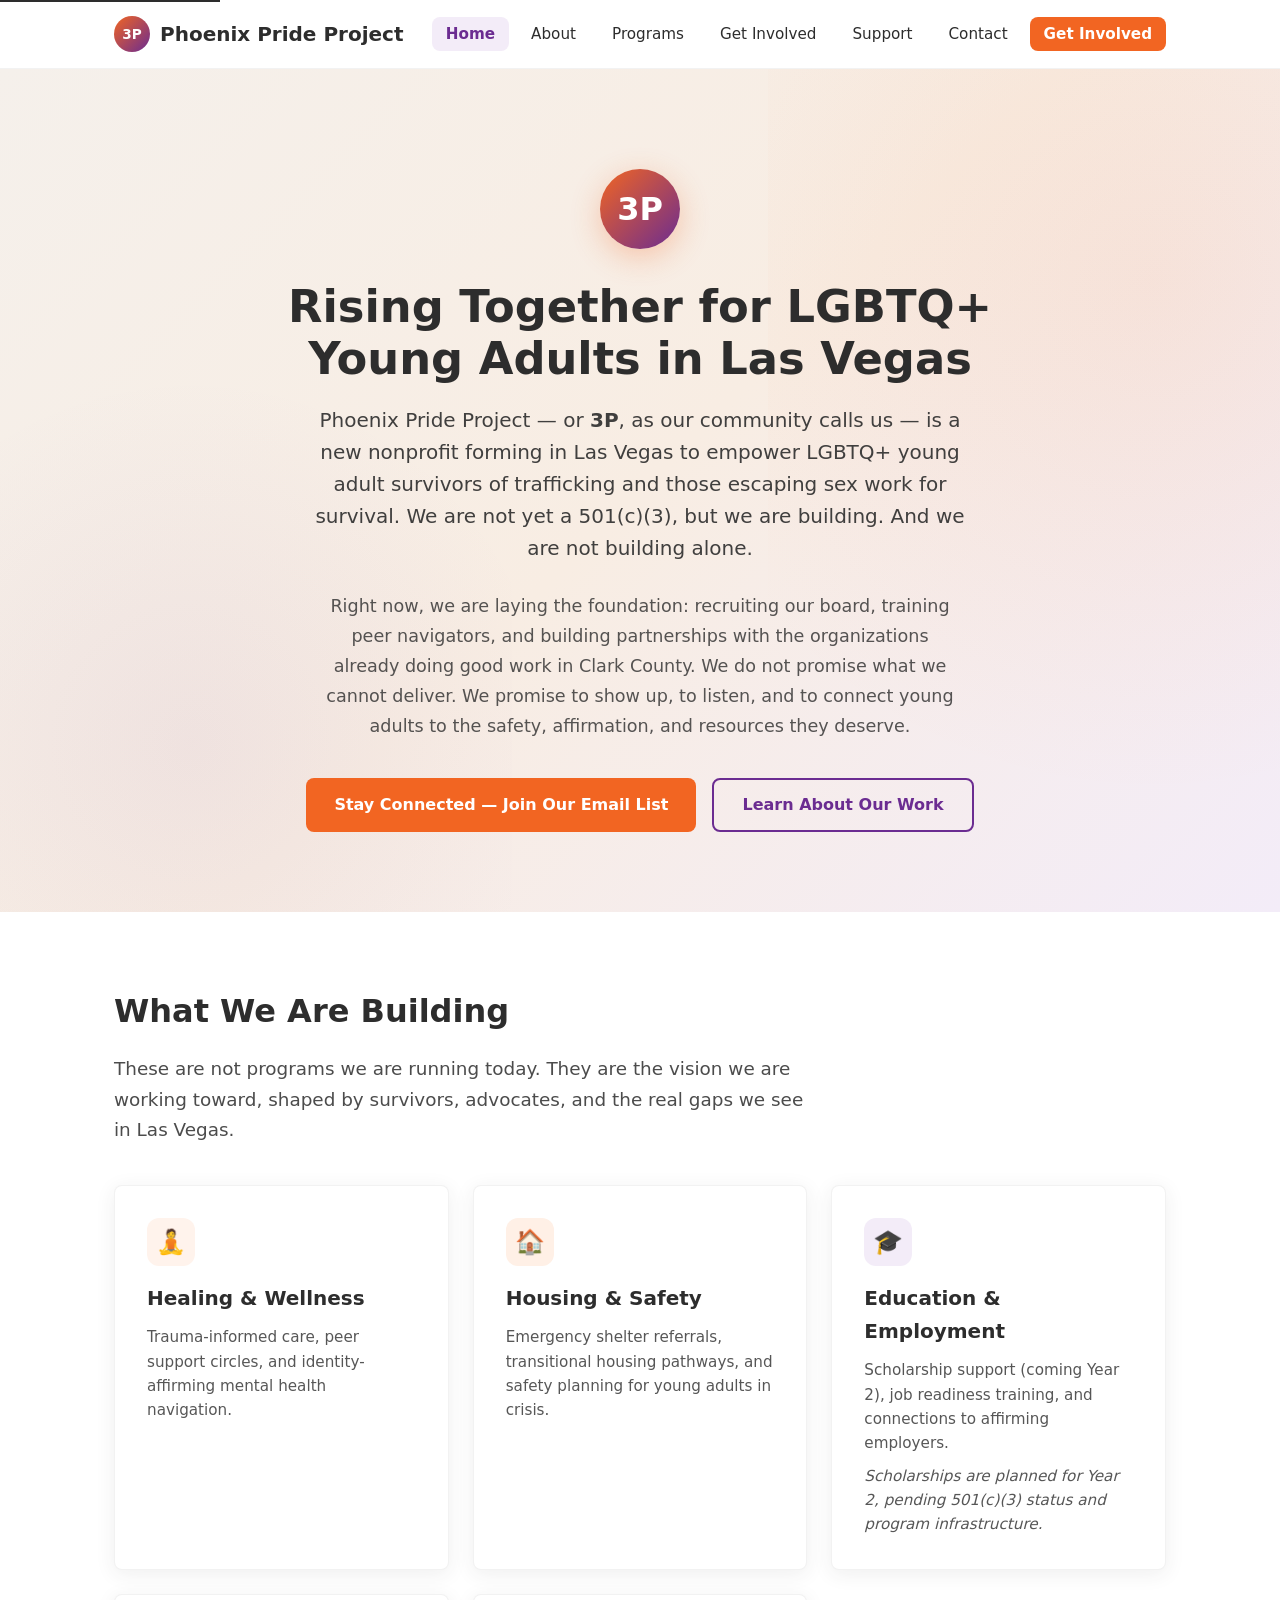
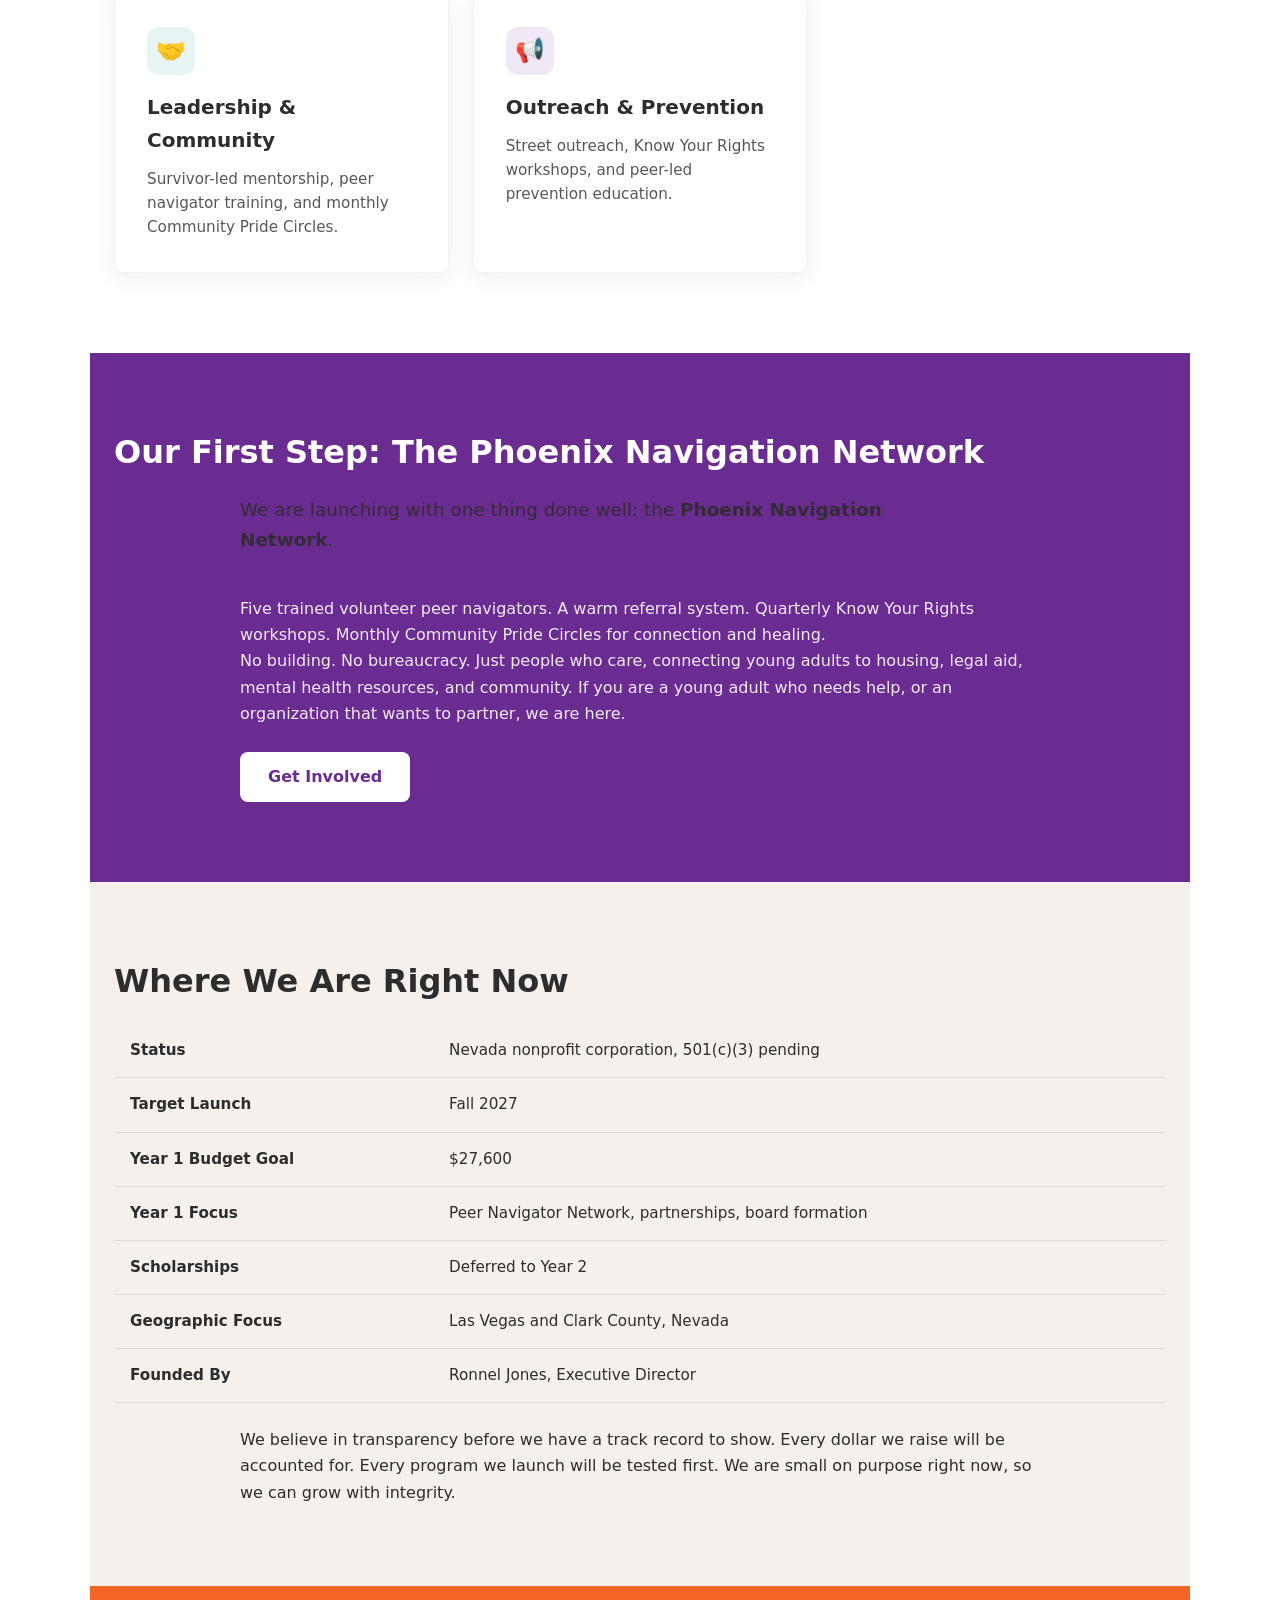
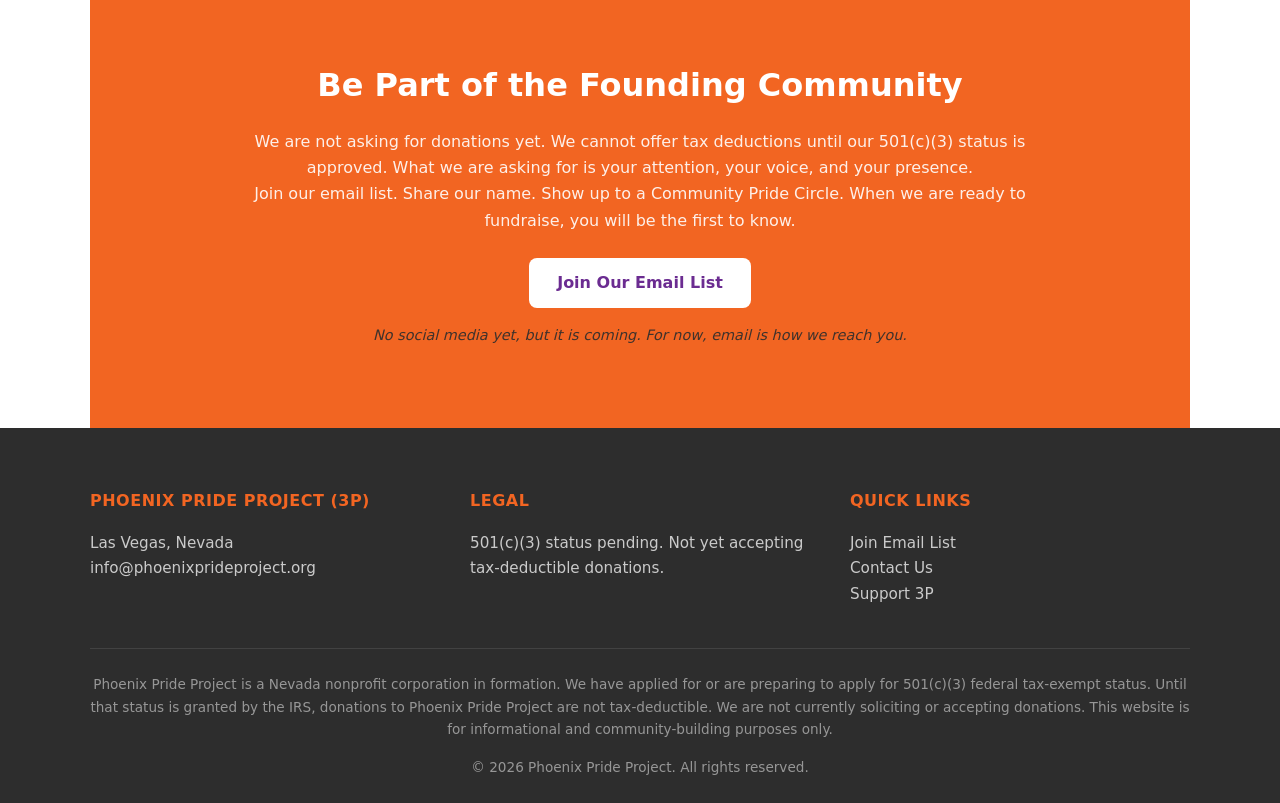
==== index.html @ 3a7351bf "Add files via upload" ====
<!DOCTYPE html>
<html lang="en">
<head>
  <meta charset="UTF-8">
  <meta name="viewport" content="width=device-width, initial-scale=1.0">
  <meta name="description" content="Phoenix Pride Project (3P) | Empowering LGBTQ+ Young Adult Survivors in Las Vegas">
  <title>Home — Phoenix Pride Project (3P)</title>
  <link rel="stylesheet" href="css/styles.css">
  <link rel="icon" href="data:image/svg+xml,%3Csvg xmlns='http://www.w3.org/2000/svg' viewBox='0 0 100 100'%3E%3Ccircle cx='50' cy='50' r='50' fill='%23F26522'/%3E%3Ctext x='50' y='65' font-size='50' text-anchor='middle' fill='white' font-family='Arial'%3E3P%3C/text%3E%3C/svg%3E">
</head>
<body>
  <a href="#main-content" class="skip-link">Skip to main content</a>
  <nav class="site-nav" role="navigation" aria-label="Main navigation">
    <div class="nav-container">
      <a href="index.html" class="nav-logo" aria-label="Phoenix Pride Project home">
        <span class="logo-mark" aria-hidden="true">3P</span>
        <span>Phoenix Pride Project</span>
      </a>
      <button class="menu-toggle" aria-expanded="false" aria-controls="nav-menu" aria-label="Toggle navigation menu">
        <svg viewBox="0 0 24 24" fill="none" stroke="currentColor" stroke-width="2" stroke-linecap="round" stroke-linejoin="round" aria-hidden="true"><line x1="3" y1="6" x2="21" y2="6"></line><line x1="3" y1="12" x2="21" y2="12"></line><line x1="3" y1="18" x2="21" y2="18"></line></svg>
        <span class="sr-only">Open menu</span>
      </button>
      <ul class="nav-links" id="nav-menu" role="menubar">
          <li><a href="index.html" aria-current="page">Home</a></li>
          <li><a href="about.html" >About</a></li>
          <li><a href="programs.html" >Programs</a></li>
          <li><a href="get-involved.html" >Get Involved</a></li>
          <li><a href="support.html" >Support</a></li>
          <li><a href="contact.html" >Contact</a></li>
          <li><a href="get-involved.html" class="nav-cta">Get Involved</a></li>
      </ul>
    </div>
  </nav>
  <main id="main-content">
    <section class="hero" aria-label="Introduction">
      <div class="hero-content">
        <div class="hero-logo" aria-hidden="true">3P</div>
        <h1>Rising Together for LGBTQ+ Young Adults in Las Vegas</h1>
        <p class="hero-subhead">Phoenix Pride Project — or <strong>3P</strong>, as our community calls us — is a new nonprofit forming in Las Vegas to empower LGBTQ+ young adult survivors of trafficking and those escaping sex work for survival. We are not yet a 501(c)(3), but we are building. And we are not building alone.</p>
        <p class="hero-body">Right now, we are laying the foundation: recruiting our board, training peer navigators, and building partnerships with the organizations already doing good work in Clark County. We do not promise what we cannot deliver. We promise to show up, to listen, and to connect young adults to the safety, affirmation, and resources they deserve.</p>
        <div class="hero-actions">
          <a href="get-involved.html#email-list" class="btn btn-primary">Stay Connected — Join Our Email List</a>
          <a href="about.html" class="btn btn-secondary">Learn About Our Work</a>
        </div>
      </div>
    </section>
    <section class="section" aria-labelledby="building-heading">
      <h2 id="building-heading" class="section-header">What We Are Building</h2>
      <p class="section-intro">These are not programs we are running today. They are the vision we are working toward, shaped by survivors, advocates, and the real gaps we see in Las Vegas.</p>
      <div class="card-grid" role="list">
        <article class="card pillar-card" role="listitem">
          <div class="card-icon" aria-hidden="true">&#129496;</div>
          <h3>Healing &amp; Wellness</h3>
          <p>Trauma-informed care, peer support circles, and identity-affirming mental health navigation.</p>
        </article>
        <article class="card pillar-card" role="listitem">
          <div class="card-icon" aria-hidden="true">&#127968;</div>
          <h3>Housing &amp; Safety</h3>
          <p>Emergency shelter referrals, transitional housing pathways, and safety planning for young adults in crisis.</p>
        </article>
        <article class="card pillar-card" role="listitem">
          <div class="card-icon" aria-hidden="true">&#127891;</div>
          <h3>Education &amp; Employment</h3>
          <p>Scholarship support (coming Year 2), job readiness training, and connections to affirming employers.</p>
          <p class="note">Scholarships are planned for Year 2, pending 501(c)(3) status and program infrastructure.</p>
        </article>
        <article class="card pillar-card" role="listitem">
          <div class="card-icon" aria-hidden="true">&#129309;</div>
          <h3>Leadership &amp; Community</h3>
          <p>Survivor-led mentorship, peer navigator training, and monthly Community Pride Circles.</p>
        </article>
        <article class="card pillar-card" role="listitem">
          <div class="card-icon" aria-hidden="true">&#128226;</div>
          <h3>Outreach &amp; Prevention</h3>
          <p>Street outreach, Know Your Rights workshops, and peer-led prevention education.</p>
        </article>
      </div>
    </section>
    <section class="section bg-purple" aria-labelledby="network-heading">
      <h2 id="network-heading" class="section-header">Our First Step: The Phoenix Navigation Network</h2>
      <div class="max-w-800">
        <p class="section-intro">We are launching with one thing done well: the <strong>Phoenix Navigation Network</strong>.</p>
        <p>Five trained volunteer peer navigators. A warm referral system. Quarterly Know Your Rights workshops. Monthly Community Pride Circles for connection and healing.</p>
        <p>No building. No bureaucracy. Just people who care, connecting young adults to housing, legal aid, mental health resources, and community. If you are a young adult who needs help, or an organization that wants to partner, we are here.</p>
        <div class="mt-3"><a href="get-involved.html" class="btn btn-white">Get Involved</a></div>
      </div>
    </section>
    <section class="section bg-warm" aria-labelledby="numbers-heading">
      <h2 id="numbers-heading" class="section-header">Where We Are Right Now</h2>
      <table class="data-table" aria-label="Organization status and timeline">
        <tbody>
          <tr><td><strong>Status</strong></td><td>Nevada nonprofit corporation, 501(c)(3) pending</td></tr>
          <tr><td><strong>Target Launch</strong></td><td>Fall 2027</td></tr>
          <tr><td><strong>Year 1 Budget Goal</strong></td><td>$27,600</td></tr>
          <tr><td><strong>Year 1 Focus</strong></td><td>Peer Navigator Network, partnerships, board formation</td></tr>
          <tr><td><strong>Scholarships</strong></td><td>Deferred to Year 2</td></tr>
          <tr><td><strong>Geographic Focus</strong></td><td>Las Vegas and Clark County, Nevada</td></tr>
          <tr><td><strong>Founded By</strong></td><td>Ronnel Jones, Executive Director</td></tr>
        </tbody>
      </table>
      <div class="max-w-800">
        <p>We believe in transparency before we have a track record to show. Every dollar we raise will be accounted for. Every program we launch will be tested first. We are small on purpose right now, so we can grow with integrity.</p>
      </div>
    </section>
    <section class="section bg-orange" aria-labelledby="connected-heading">
      <div class="text-center max-w-800">
        <h2 id="connected-heading" class="section-header">Be Part of the Founding Community</h2>
        <p>We are not asking for donations yet. We cannot offer tax deductions until our 501(c)(3) status is approved. What we are asking for is your attention, your voice, and your presence.</p>
        <p>Join our email list. Share our name. Show up to a Community Pride Circle. When we are ready to fundraise, you will be the first to know.</p>
        <div class="mt-3"><a href="get-involved.html#email-list" class="btn btn-white">Join Our Email List</a></div>
        <p class="note mt-2">No social media yet, but it is coming. For now, email is how we reach you.</p>
      </div>
    </section>

  </main>
  <footer class="site-footer" role="contentinfo">
    <div class="footer-grid">
      <div class="footer-col">
        <h4>Phoenix Pride Project (3P)</h4>
        <p>Las Vegas, Nevada<br>info@phoenixprideproject.org</p>
      </div>
      <div class="footer-col">
        <h4>Legal</h4>
        <p>501(c)(3) status pending. Not yet accepting tax-deductible donations.</p>
      </div>
      <div class="footer-col">
        <h4>Quick Links</h4>
        <p><a href="get-involved.html">Join Email List</a><br><a href="contact.html">Contact Us</a><br><a href="support.html">Support 3P</a></p>
      </div>
    </div>
    <div class="footer-bottom">
      <p>Phoenix Pride Project is a Nevada nonprofit corporation in formation. We have applied for or are preparing to apply for 501(c)(3) federal tax-exempt status. Until that status is granted by the IRS, donations to Phoenix Pride Project are not tax-deductible. We are not currently soliciting or accepting donations. This website is for informational and community-building purposes only.</p>
      <p class="mt-2">&copy; 2026 Phoenix Pride Project. All rights reserved.</p>
    </div>
  </footer>
  <script src="js/main.js"></script>
</body>
</html>
---- css/styles.css ----
/* Phoenix Pride Project Styles */
:root {
  --orange: #F26522;
  --purple: #6B2C91;
  --teal: #008B8B;
  --warm-neutral: #F5F0EB;
  --charcoal: #2D2D2D;
  --white: #FFFFFF;
  --light-orange: #FFF3EC;
  --light-purple: #F3ECF8;
  --light-teal: #E6F4F4;
  --max-width: 1100px;
  --radius: 8px;
  --shadow: 0 4px 20px rgba(45,45,45,0.08);
  --shadow-hover: 0 8px 30px rgba(45,45,45,0.12);
}

*, *::before, *::after { box-sizing: border-box; margin: 0; padding: 0; }
html { scroll-behavior: smooth; font-size: 16px; }
body {
  font-family: 'Segoe UI', system-ui, -apple-system, BlinkMacSystemFont, Roboto, sans-serif;
  color: var(--charcoal); background: var(--white); line-height: 1.65;
  -webkit-font-smoothing: antialiased; overflow-x: hidden;
}
img { max-width: 100%; display: block; }
a {
  color: var(--purple); text-decoration: underline; text-underline-offset: 3px;
  transition: color 0.2s ease;
}
a:hover, a:focus { color: var(--orange); }
a:focus-visible {
  outline: 3px solid var(--orange); outline-offset: 2px; border-radius: 2px;
}
.skip-link {
  position: absolute; top: -40px; left: 0; background: var(--charcoal);
  color: var(--white); padding: 8px 16px; z-index: 10000;
  text-decoration: none; font-weight: 600;
}
.skip-link:focus { top: 0; }

/* Navigation */
.site-nav {
  position: sticky; top: 0; z-index: 1000;
  background: rgba(255,255,255,0.96); backdrop-filter: blur(10px);
  border-bottom: 1px solid rgba(45,45,45,0.06);
}
.nav-container {
  max-width: var(--max-width); margin: 0 auto; padding: 0 24px;
  display: flex; align-items: center; justify-content: space-between; height: 68px;
}
.nav-logo {
  font-weight: 800; font-size: 1.25rem; color: var(--charcoal);
  text-decoration: none; display: flex; align-items: center; gap: 10px;
}
.nav-logo .logo-mark {
  width: 36px; height: 36px;
  background: linear-gradient(135deg, var(--orange), var(--purple));
  border-radius: 50%; display: flex; align-items: center; justify-content: center;
  color: white; font-size: 0.85rem; font-weight: 700;
}
.nav-logo:hover, .nav-logo:focus { color: var(--orange); }
.nav-links { display: flex; gap: 8px; list-style: none; }
.nav-links a {
  text-decoration: none; color: var(--charcoal); font-weight: 500; font-size: 0.95rem;
  padding: 8px 14px; border-radius: var(--radius); transition: all 0.2s ease;
}
.nav-links a:hover, .nav-links a:focus { background: var(--light-orange); color: var(--orange); }
.nav-links a[aria-current="page"] { background: var(--light-purple); color: var(--purple); font-weight: 600; }
.nav-cta { background: var(--orange) !important; color: white !important; font-weight: 600 !important; }
.nav-cta:hover, .nav-cta:focus { background: var(--purple) !important; color: white !important; }

.menu-toggle {
  display: none; background: none; border: none; cursor: pointer;
  padding: 8px; border-radius: var(--radius);
}
.menu-toggle:focus-visible { outline: 3px solid var(--orange); outline-offset: 2px; }
.menu-toggle svg { width: 28px; height: 28px; color: var(--charcoal); }

@media (max-width: 900px) {
  .menu-toggle { display: block; }
  .nav-links {
    position: fixed; top: 68px; left: 0; right: 0; background: white;
    flex-direction: column; padding: 16px 24px 24px; gap: 4px;
    border-bottom: 1px solid rgba(45,45,45,0.08);
    transform: translateY(-150%); transition: transform 0.3s ease;
    box-shadow: var(--shadow);
  }
  .nav-links.open { transform: translateY(0); }
  .nav-links a { display: block; padding: 12px 16px; font-size: 1.05rem; }
}

/* Buttons */
.btn {
  display: inline-flex; align-items: center; justify-content: center; gap: 8px;
  padding: 14px 28px; font-size: 1rem; font-weight: 600;
  border-radius: var(--radius); border: none; cursor: pointer;
  text-decoration: none; transition: all 0.2s ease; line-height: 1.4;
}
.btn:focus-visible { outline: 3px solid var(--orange); outline-offset: 3px; }
.btn-primary { background: var(--orange); color: white; }
.btn-primary:hover { background: var(--purple); color: white; }
.btn-secondary { background: transparent; color: var(--purple); border: 2px solid var(--purple); }
.btn-secondary:hover { background: var(--purple); color: white; }
.btn-white { background: white; color: var(--purple); }
.btn-white:hover { background: var(--light-purple); color: var(--purple); }

/* Sections */
.section { padding: 80px 24px; max-width: var(--max-width); margin: 0 auto; }
.section-header { font-size: 2rem; font-weight: 800; color: var(--charcoal); margin-bottom: 24px; line-height: 1.2; }
.section-intro { font-size: 1.15rem; color: var(--charcoal); opacity: 0.85; max-width: 700px; margin-bottom: 40px; }

/* Hero */
.hero {
  background: linear-gradient(135deg, var(--warm-neutral) 0%, #F8EDE3 50%, #F3ECF8 100%);
  padding: 100px 24px 80px; text-align: center; position: relative; overflow: hidden;
}
.hero::before {
  content: ''; position: absolute; top: -50%; right: -20%; width: 60%; height: 150%;
  background: radial-gradient(circle, rgba(242,101,34,0.08) 0%, transparent 70%); pointer-events: none;
}
.hero::after {
  content: ''; position: absolute; bottom: -30%; left: -10%; width: 50%; height: 100%;
  background: radial-gradient(circle, rgba(107,44,145,0.06) 0%, transparent 70%); pointer-events: none;
}
.hero-content { max-width: 800px; margin: 0 auto; position: relative; z-index: 1; }
.hero-logo {
  width: 80px; height: 80px;
  background: linear-gradient(135deg, var(--orange), var(--purple));
  border-radius: 50%; display: flex; align-items: center; justify-content: center;
  color: white; font-size: 2rem; font-weight: 800; margin: 0 auto 32px;
  box-shadow: 0 8px 30px rgba(242,101,34,0.3);
}
.hero h1 { font-size: 2.8rem; font-weight: 800; line-height: 1.15; color: var(--charcoal); margin-bottom: 20px; }
.hero-subhead { font-size: 1.25rem; color: var(--charcoal); opacity: 0.9; max-width: 680px; margin: 0 auto 28px; line-height: 1.6; }
.hero-body { font-size: 1.1rem; color: var(--charcoal); opacity: 0.8; max-width: 640px; margin: 0 auto 36px; line-height: 1.7; }
.hero-actions { display: flex; gap: 16px; justify-content: center; flex-wrap: wrap; }
@media (max-width: 600px) {
  .hero { padding: 70px 20px 60px; }
  .hero h1 { font-size: 2rem; }
  .hero-subhead { font-size: 1.05rem; }
  .hero-body { font-size: 1rem; }
}

/* Cards & Grids */
.card-grid { display: grid; grid-template-columns: repeat(auto-fit, minmax(260px, 1fr)); gap: 24px; }
.card-grid-2 { grid-template-columns: repeat(auto-fit, minmax(300px, 1fr)); }
.card-grid-3 { grid-template-columns: repeat(auto-fit, minmax(280px, 1fr)); }
.card {
  background: white; border-radius: var(--radius); padding: 32px;
  box-shadow: var(--shadow); border: 1px solid rgba(45,45,45,0.06);
  transition: transform 0.2s ease, box-shadow 0.2s ease;
}
.card:hover { transform: translateY(-4px); box-shadow: var(--shadow-hover); }
.card-icon {
  width: 48px; height: 48px; border-radius: 12px;
  display: flex; align-items: center; justify-content: center;
  font-size: 1.5rem; margin-bottom: 16px;
}
.card h3 { font-size: 1.25rem; font-weight: 700; margin-bottom: 10px; color: var(--charcoal); }
.card p { color: var(--charcoal); opacity: 0.8; font-size: 0.95rem; line-height: 1.6; }

/* Accent backgrounds */
.bg-orange-soft { background: var(--light-orange); }
.bg-purple-soft { background: var(--light-purple); }
.bg-teal-soft { background: var(--light-teal); }
.bg-warm { background: var(--warm-neutral); }
.bg-charcoal { background: var(--charcoal); color: white; }
.bg-charcoal .section-header, .bg-charcoal h3 { color: white; }
.bg-charcoal p { opacity: 0.85; }
.bg-purple { background: var(--purple); color: white; }
.bg-purple .section-header, .bg-purple h3 { color: white; }
.bg-purple p { opacity: 0.9; }
.bg-orange { background: var(--orange); color: white; }
.bg-orange .section-header, .bg-orange h3 { color: white; }
.bg-orange p { opacity: 0.9; }

/* Tables */
.data-table { width: 100%; border-collapse: collapse; margin: 24px 0; font-size: 0.95rem; }
.data-table th, .data-table td { padding: 14px 16px; text-align: left; border-bottom: 1px solid rgba(45,45,45,0.1); }
.data-table th { font-weight: 700; color: var(--purple); background: var(--light-purple); border-bottom: 2px solid var(--purple); }
.data-table tr:hover td { background: rgba(107,44,145,0.03); }
.data-table td strong { color: var(--charcoal); }

/* Lists */
.feature-list { list-style: none; padding: 0; }
.feature-list li { padding: 12px 0 12px 36px; position: relative; border-bottom: 1px solid rgba(45,45,45,0.06); }
.feature-list li::before { content: ''; position: absolute; left: 0; top: 50%; transform: translateY(-50%); width: 20px; height: 20px; background: var(--orange); border-radius: 50%; opacity: 0.2; }
.feature-list li::after { content: ''; position: absolute; left: 6px; top: 50%; transform: translateY(-50%) rotate(45deg); width: 6px; height: 10px; border: solid var(--orange); border-width: 0 2px 2px 0; }

.steps { counter-reset: step; list-style: none; padding: 0; }
.steps li { counter-increment: step; padding: 16px 0 16px 56px; position: relative; border-bottom: 1px solid rgba(45,45,45,0.06); font-size: 1rem; }
.steps li::before { content: counter(step); position: absolute; left: 0; top: 50%; transform: translateY(-50%); width: 36px; height: 36px; background: var(--purple); color: white; border-radius: 50%; display: flex; align-items: center; justify-content: center; font-weight: 700; font-size: 0.9rem; }
.steps li strong { color: var(--purple); display: block; margin-bottom: 4px; }

/* Forms */
.form-group { margin-bottom: 20px; }
.form-group label { display: block; font-weight: 600; margin-bottom: 6px; font-size: 0.95rem; }
.form-group input[type="text"], .form-group input[type="email"], .form-group select, .form-group textarea {
  width: 100%; padding: 12px 14px; border: 2px solid rgba(45,45,45,0.12); border-radius: var(--radius);
  font-family: inherit; font-size: 1rem; transition: border-color 0.2s ease; background: white;
}
.form-group input:focus, .form-group select:focus, .form-group textarea:focus {
  outline: none; border-color: var(--purple); box-shadow: 0 0 0 3px rgba(107,44,145,0.1);
}
.checkbox-group { display: flex; flex-wrap: wrap; gap: 12px 20px; margin-top: 8px; }
.checkbox-group label { display: flex; align-items: center; gap: 8px; font-weight: 400; cursor: pointer; font-size: 0.95rem; }
.checkbox-group input[type="checkbox"] { width: 20px; height: 20px; accent-color: var(--purple); cursor: pointer; }

/* Disclosure / Legal */
.disclosure { background: rgba(45,45,45,0.04); border-left: 4px solid var(--orange); padding: 20px 24px; border-radius: 0 var(--radius) var(--radius) 0; font-size: 0.9rem; color: var(--charcoal); opacity: 0.9; line-height: 1.6; margin: 24px 0; }
.disclosure strong { color: var(--orange); }

/* Crisis box */
.crisis-box { background: linear-gradient(135deg, #FFF0F0, #FFF3EC); border: 2px solid var(--orange); border-radius: var(--radius); padding: 28px; margin: 32px 0; }
.crisis-box h3 { color: var(--orange); font-size: 1.3rem; margin-bottom: 16px; display: flex; align-items: center; gap: 10px; }
.crisis-box ul { list-style: none; padding: 0; }
.crisis-box li { padding: 10px 0; border-bottom: 1px solid rgba(242,101,34,0.15); display: flex; justify-content: space-between; align-items: center; flex-wrap: wrap; gap: 8px; }
.crisis-box li:last-child { border-bottom: none; }
.crisis-box strong { color: var(--charcoal); }
.crisis-box a { color: var(--orange); font-weight: 600; text-decoration: none; }
.crisis-box a:hover { text-decoration: underline; }

/* Footer */
.site-footer { background: var(--charcoal); color: white; padding: 60px 24px 24px; }
.footer-grid { max-width: var(--max-width); margin: 0 auto; display: grid; grid-template-columns: repeat(auto-fit, minmax(220px, 1fr)); gap: 40px; margin-bottom: 40px; }
.footer-col h4 { font-size: 1rem; font-weight: 700; margin-bottom: 16px; color: var(--orange); text-transform: uppercase; letter-spacing: 0.5px; }
.footer-col p, .footer-col a { color: rgba(255,255,255,0.75); font-size: 0.95rem; line-height: 1.7; text-decoration: none; }
.footer-col a:hover { color: var(--orange); }
.footer-bottom { max-width: var(--max-width); margin: 0 auto; padding-top: 24px; border-top: 1px solid rgba(255,255,255,0.1); text-align: center; font-size: 0.85rem; color: rgba(255,255,255,0.5); }
.footer-bottom a { color: rgba(255,255,255,0.6); }

/* Pull quote */
.pull-quote { font-size: 1.15rem; font-style: italic; color: var(--purple); border-left: 4px solid var(--orange); padding: 16px 24px; margin: 24px 0; background: var(--light-orange); border-radius: 0 var(--radius) var(--radius) 0; }
.note { font-size: 0.9rem; color: var(--charcoal); opacity: 0.7; font-style: italic; margin-top: 8px; }

/* Two column */
.two-col { display: grid; grid-template-columns: repeat(auto-fit, minmax(300px, 1fr)); gap: 48px; align-items: start; }

/* Pillar colors */
.pillar-card:nth-child(1) .card-icon { background: var(--light-orange); }
.pillar-card:nth-child(2) .card-icon { background: #FFF0E6; }
.pillar-card:nth-child(3) .card-icon { background: var(--light-purple); }
.pillar-card:nth-child(4) .card-icon { background: var(--light-teal); }
.pillar-card:nth-child(5) .card-icon { background: #F0E8F5; }

/* Values */
.value-card { padding: 28px; border-radius: var(--radius); background: white; box-shadow: var(--shadow); border-left: 4px solid var(--purple); }
.value-card h3 { color: var(--purple); font-size: 1.15rem; margin-bottom: 10px; }
.value-card p { font-size: 0.95rem; opacity: 0.85; }

/* Program detail */
.program-detail { margin-bottom: 40px; padding: 32px; background: white; border-radius: var(--radius); box-shadow: var(--shadow); border-left: 4px solid var(--teal); }
.program-detail h3 { color: var(--teal); font-size: 1.25rem; margin-bottom: 14px; }
.program-detail ul { list-style: none; padding: 0; margin-top: 12px; }
.program-detail li { padding: 8px 0 8px 28px; position: relative; font-size: 0.95rem; }
.program-detail li::before { content: ''; position: absolute; left: 0; top: 14px; width: 8px; height: 8px; background: var(--teal); border-radius: 50%; opacity: 0.5; }

/* Donor levels */
.donor-level { display: flex; justify-content: space-between; align-items: center; padding: 16px 20px; background: white; border-radius: var(--radius); margin-bottom: 10px; box-shadow: var(--shadow); flex-wrap: wrap; gap: 8px; }
.donor-level strong { color: var(--purple); font-size: 1.05rem; }
.donor-level span { font-size: 0.95rem; opacity: 0.8; }

/* Volunteer box */
.volunteer-box { background: white; border-radius: var(--radius); padding: 32px; box-shadow: var(--shadow); margin-bottom: 24px; }
.volunteer-box h3 { color: var(--purple); margin-bottom: 12px; font-size: 1.2rem; }

/* Utility */
.text-center { text-align: center; }
.max-w-700 { max-width: 700px; margin-left: auto; margin-right: auto; }
.max-w-800 { max-width: 800px; margin-left: auto; margin-right: auto; }
.max-w-900 { max-width: 900px; margin-left: auto; margin-right: auto; }
.mt-0 { margin-top: 0; } .mb-0 { margin-bottom: 0; }
.mt-1 { margin-top: 8px; } .mb-1 { margin-bottom: 8px; }
.mt-2 { margin-top: 16px; } .mb-2 { margin-bottom: 16px; }
.mt-3 { margin-top: 24px; } .mb-3 { margin-bottom: 24px; }
.mt-4 { margin-top: 40px; } .mb-4 { margin-bottom: 40px; }

@media (max-width: 600px) {
  .section { padding: 50px 20px; }
  .section-header { font-size: 1.6rem; }
  .card { padding: 24px; }
  .card-grid { grid-template-columns: 1fr; }
  .two-col { grid-template-columns: 1fr; gap: 32px; }
  .data-table th, .data-table td { padding: 10px 12px; font-size: 0.9rem; }
  .btn { padding: 12px 20px; font-size: 0.95rem; }
  .donor-level { flex-direction: column; align-items: flex-start; }
  .footer-grid { gap: 28px; }
  .hero-actions { flex-direction: column; align-items: stretch; }
  .hero-actions .btn { width: 100%; }
  .nav-cta { display: none; }
}

@media (prefers-reduced-motion: reduce) {
  html { scroll-behavior: auto; }
  .card, .btn, a { transition: none; }
}

.sr-only { position: absolute; width: 1px; height: 1px; padding: 0; margin: -1px; overflow: hidden; clip: rect(0, 0, 0, 0); white-space: nowrap; border: 0; }
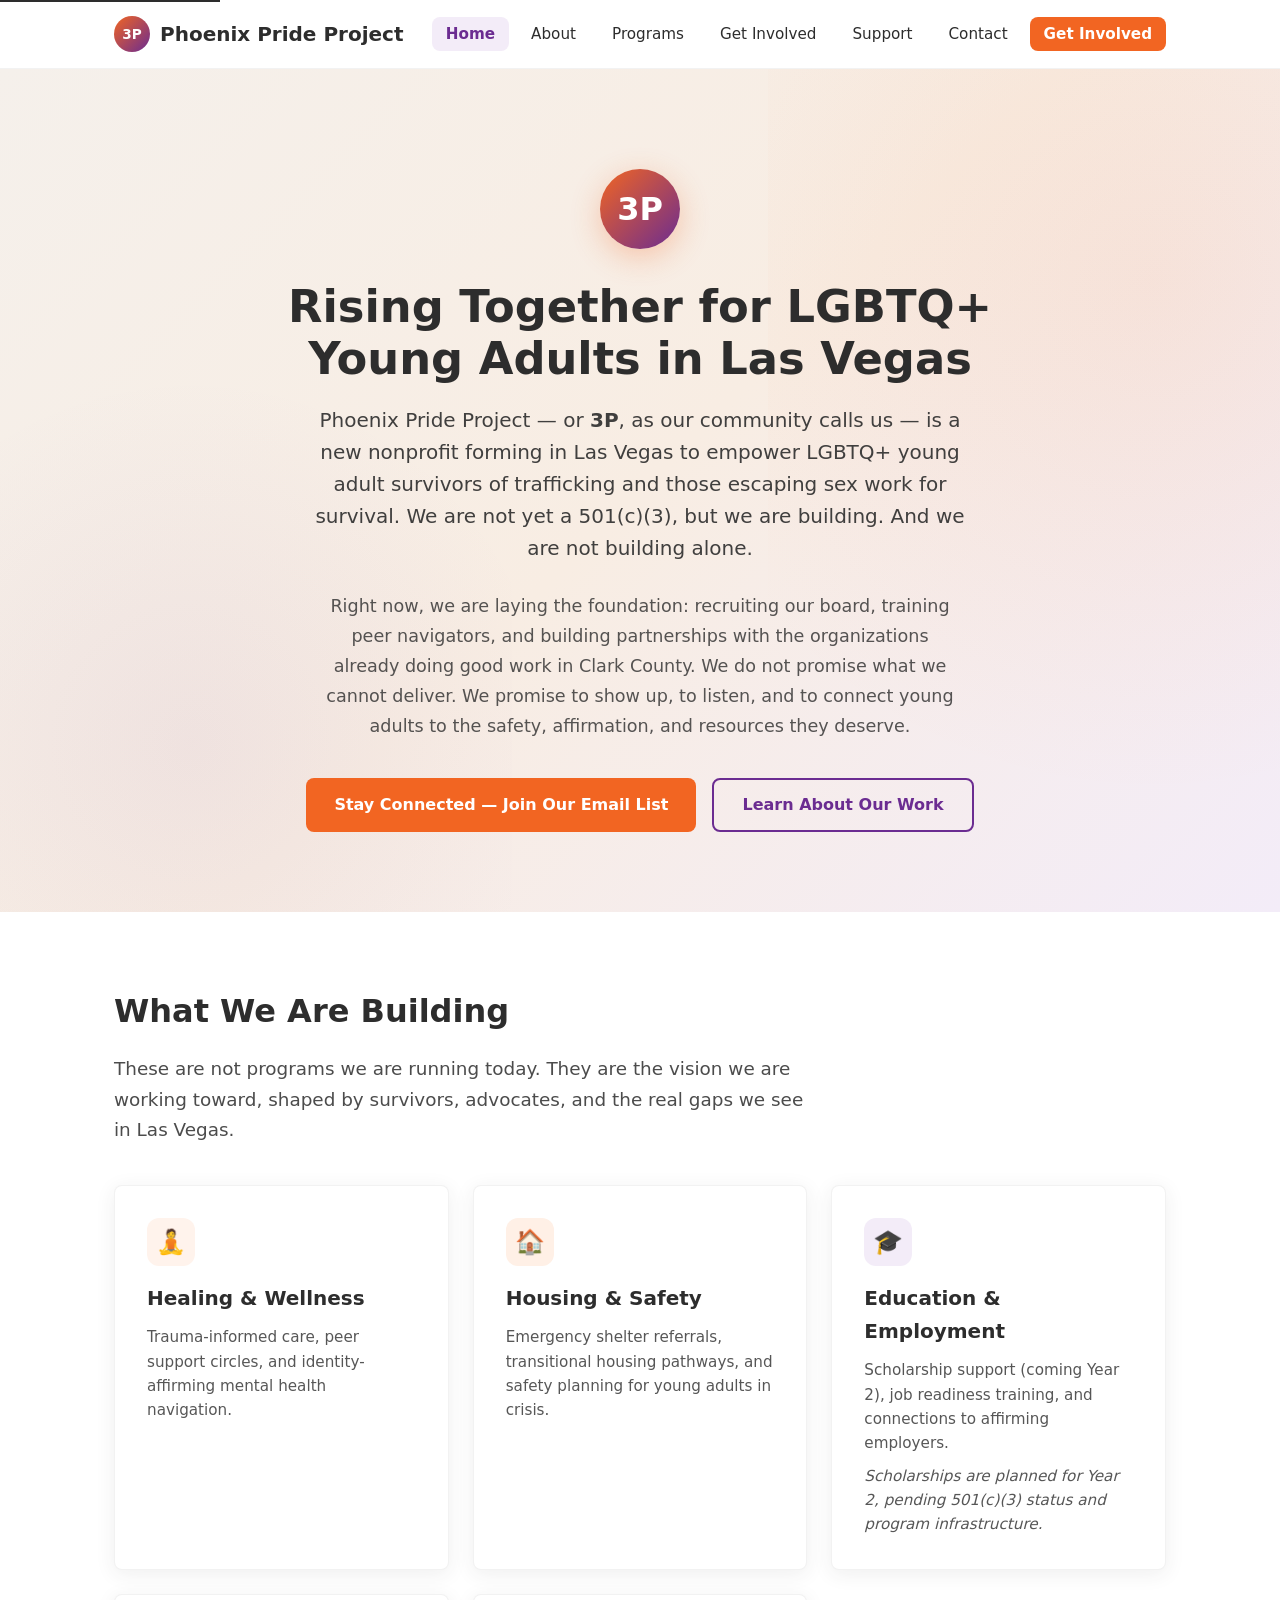
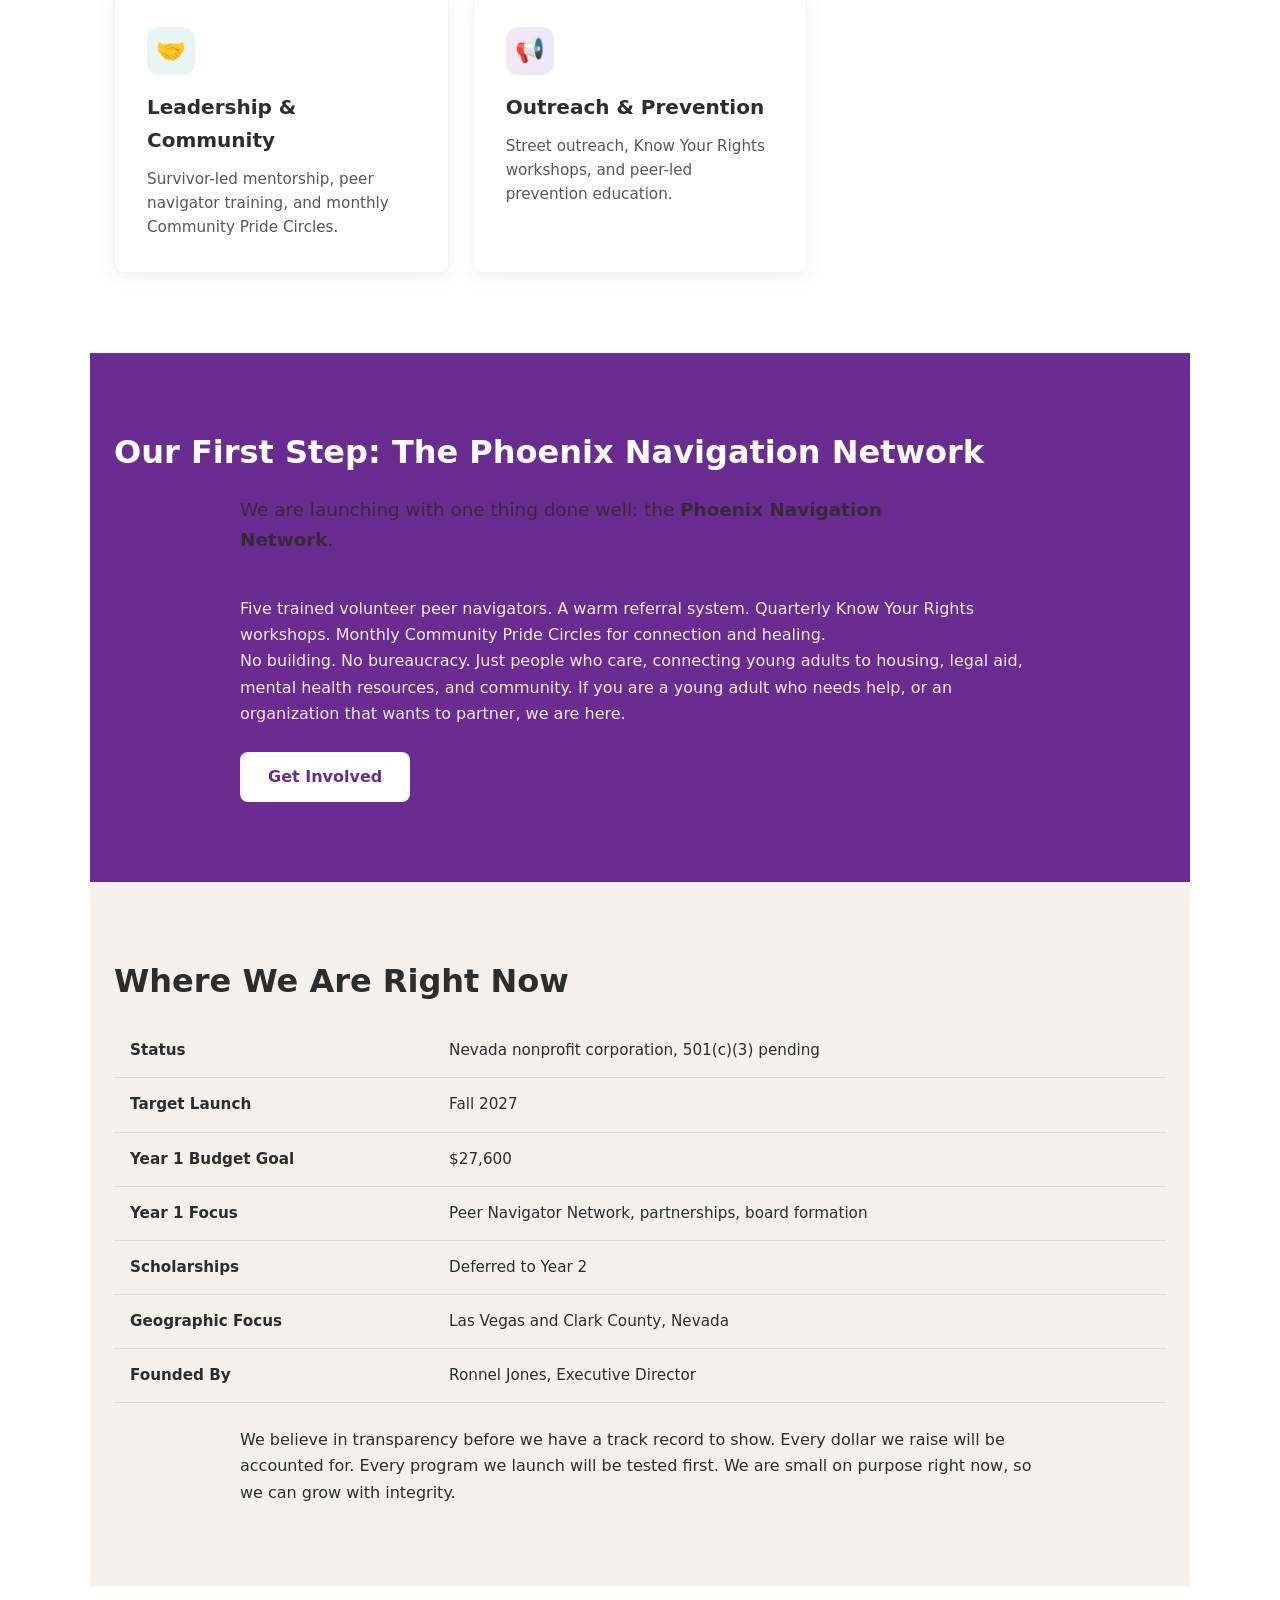
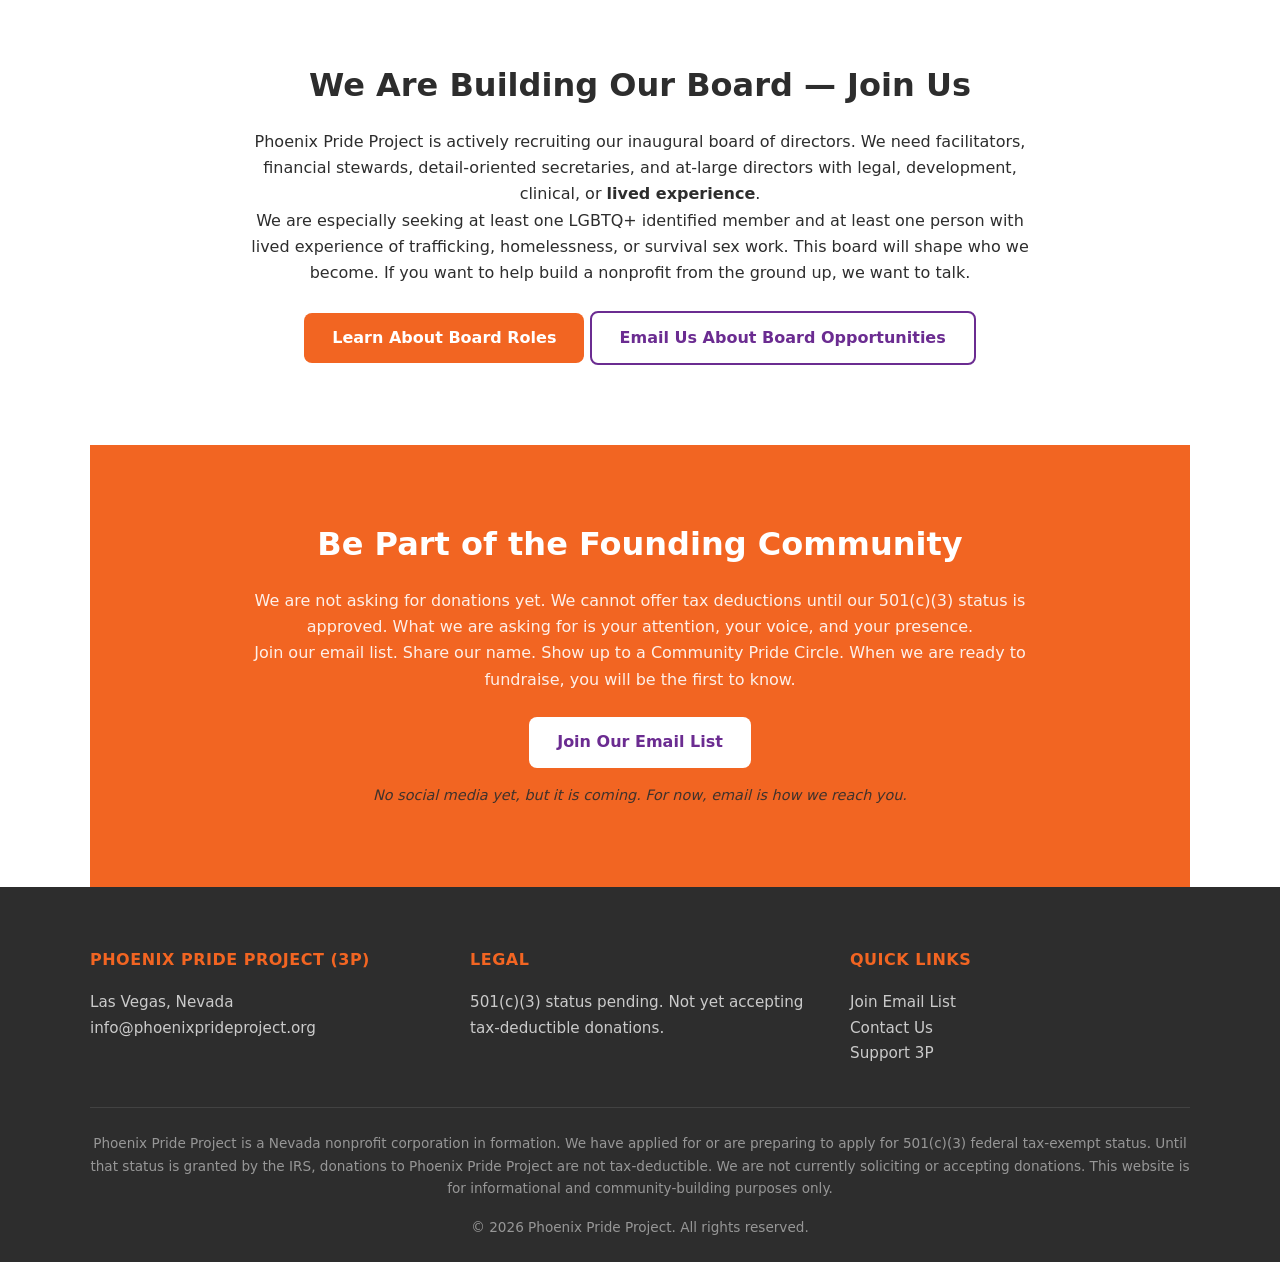
==== commit db4f4f4a: "Add files via upload" ====
--- a/index.html
+++ b/index.html
@@ -102,6 +102,17 @@
         <p>We believe in transparency before we have a track record to show. Every dollar we raise will be accounted for. Every program we launch will be tested first. We are small on purpose right now, so we can grow with integrity.</p>
       </div>
     </section>
+    <section class="section" aria-labelledby="board-callout-heading">
+      <div class="text-center max-w-800">
+        <h2 id="board-callout-heading" class="section-header">We Are Building Our Board — Join Us</h2>
+        <p>Phoenix Pride Project is actively recruiting our inaugural board of directors. We need facilitators, financial stewards, detail-oriented secretaries, and at-large directors with legal, development, clinical, or <strong>lived experience</strong>.</p>
+        <p>We are especially seeking at least one LGBTQ+ identified member and at least one person with lived experience of trafficking, homelessness, or survival sex work. This board will shape who we become. If you want to help build a nonprofit from the ground up, we want to talk.</p>
+        <div class="mt-3">
+          <a href="about.html#board-heading" class="btn btn-primary">Learn About Board Roles</a>
+          <a href="contact.html" class="btn btn-secondary">Email Us About Board Opportunities</a>
+        </div>
+      </div>
+    </section>
     <section class="section bg-orange" aria-labelledby="connected-heading">
       <div class="text-center max-w-800">
         <h2 id="connected-heading" class="section-header">Be Part of the Founding Community</h2>
